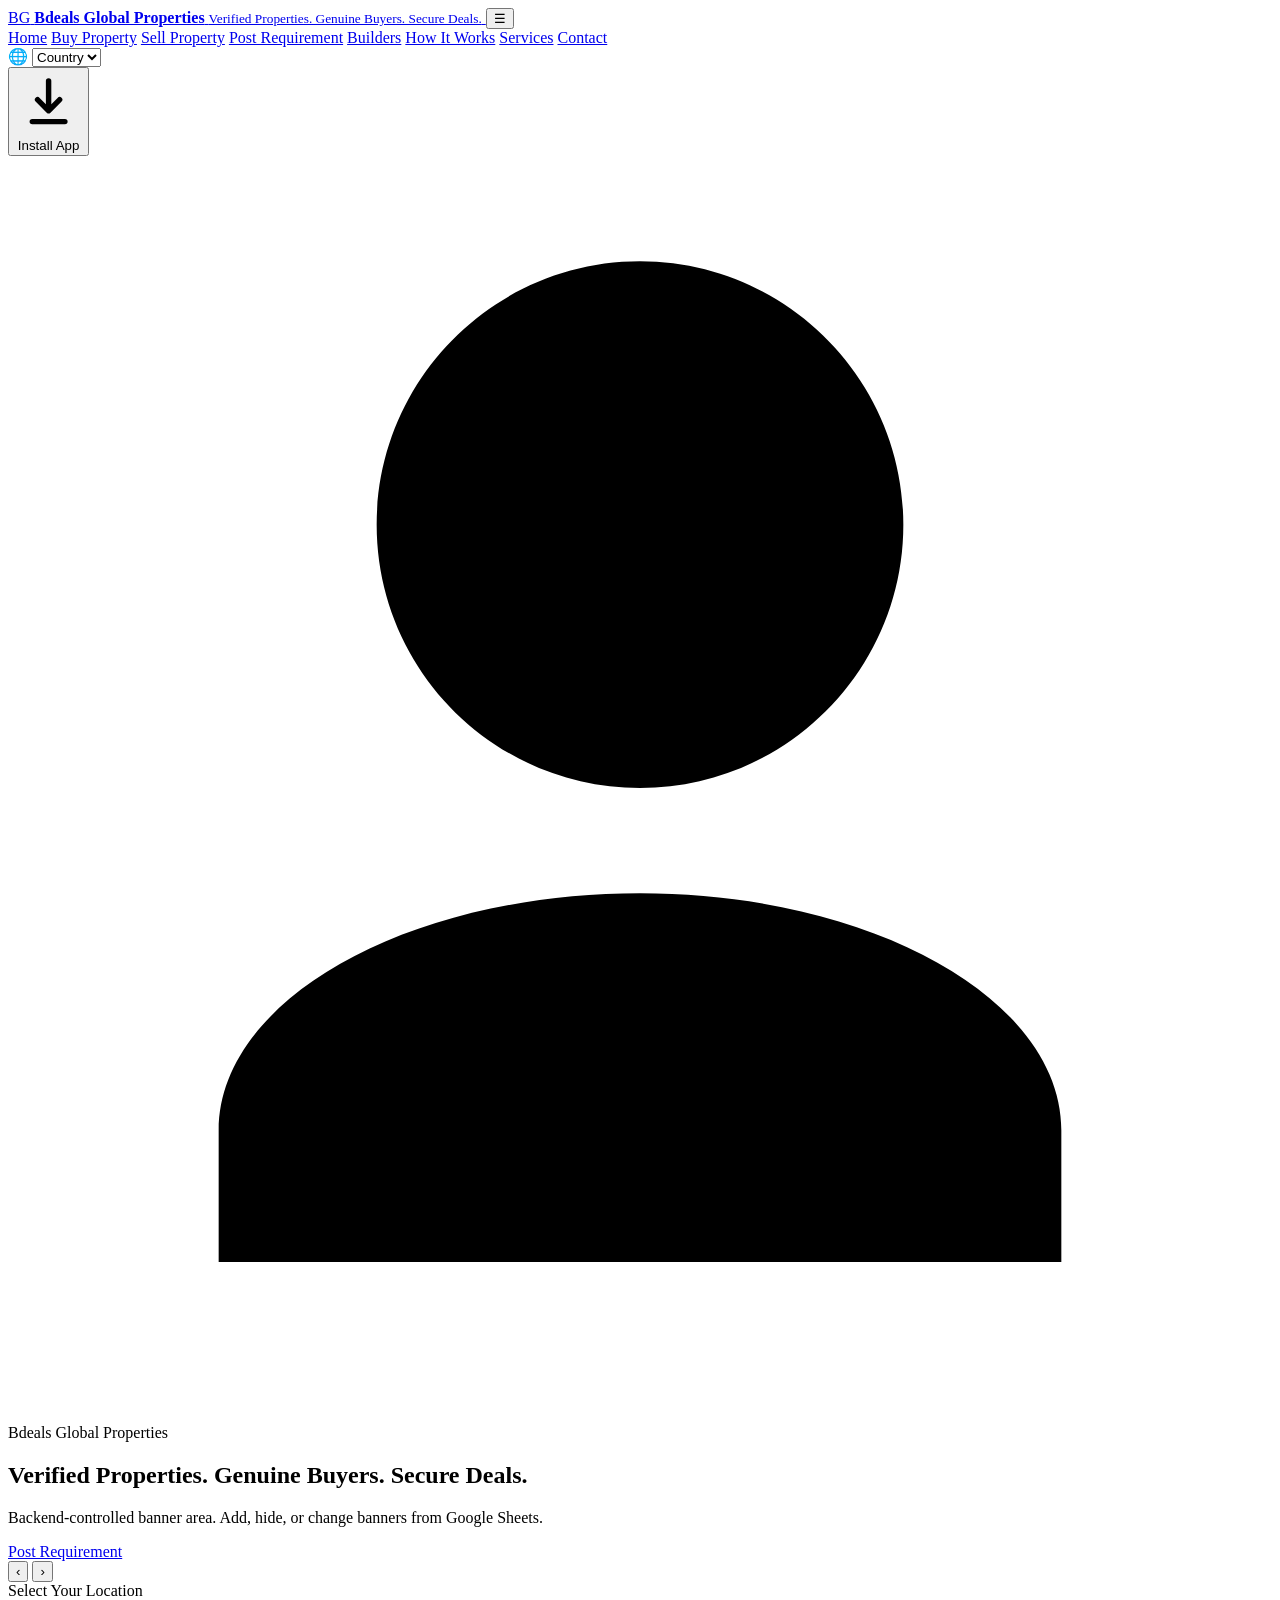
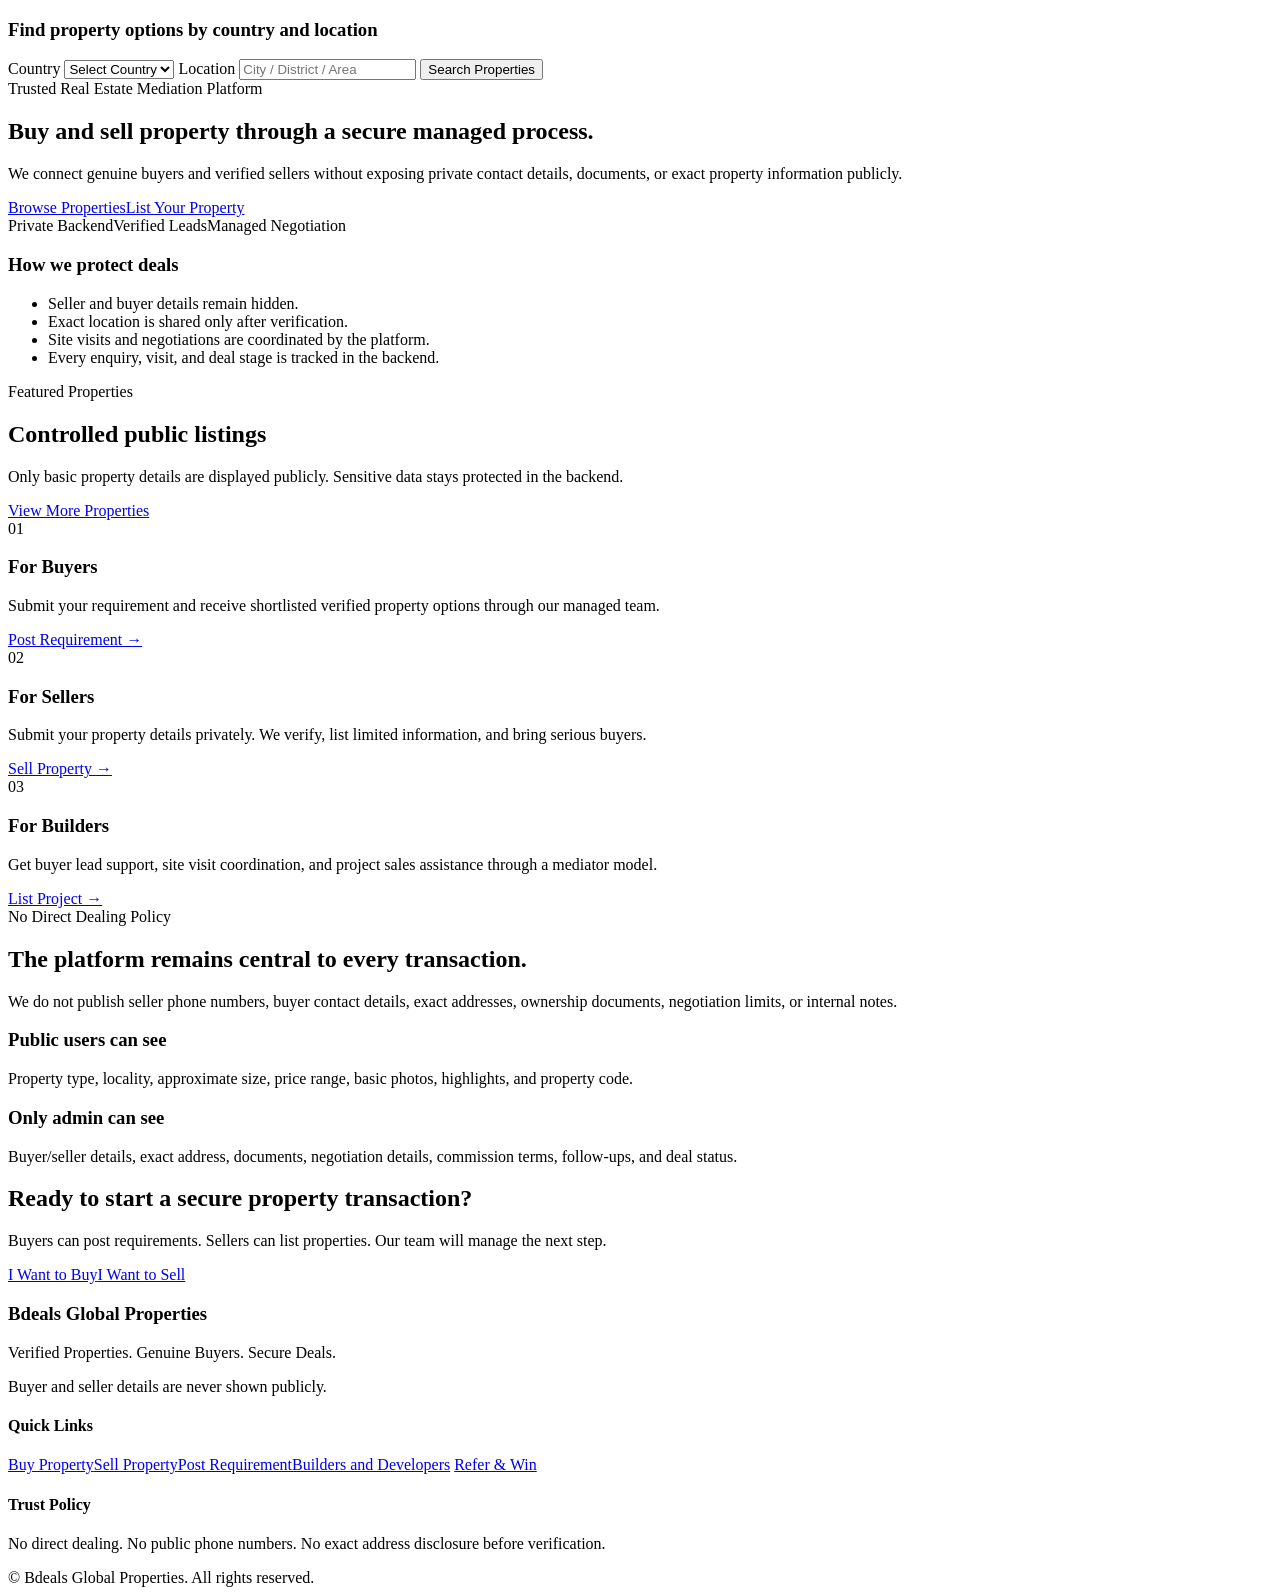
==== index.html @ 19d8e215 "Add files via upload" ====
<!DOCTYPE html>
<html lang="en">
<head>
  <title>Home | Bdeals Global Properties</title>
  <meta charset="UTF-8">
  <meta name="viewport" content="width=device-width, initial-scale=1.0">
  <link rel="manifest" href="manifest.webmanifest">
  <meta name="theme-color" content="#163d5c">
  <meta name="mobile-web-app-capable" content="yes">
  <meta name="apple-mobile-web-app-capable" content="yes">
  <meta name="apple-mobile-web-app-title" content="BGP">
  <meta name="apple-mobile-web-app-status-bar-style" content="default">
  <link rel="apple-touch-icon" href="assets/icons/icon-180.png">
  <meta name="description" content="Trusted real estate mediator platform connecting verified property sellers and genuine buyers through a private managed process.">
  <link rel="stylesheet" href="css/style.css">
  <script defer src="js/config.js"></script>
  <script defer src="js/main.js"></script>
</head>
<body>

<header class="site-header">
  <div class="container nav-wrap screenshot-header">
    <a class="brand" href="index.html" aria-label="Bdeals Global Properties Home">
      <span class="brand-mark">BG</span>
      <span>
        <strong>Bdeals Global Properties</strong>
        <small>Verified Properties. Genuine Buyers. Secure Deals.</small>
      </span>
    </a>

    <button class="menu-toggle" aria-label="Open menu" onclick="toggleMenu()">☰</button>

    <nav id="mainMenu" class="main-nav">
      <a href="index.html">Home</a>
      <a href="buy-property.html">Buy Property</a>
      <a href="sell-property.html">Sell Property</a>
      <a href="post-requirement.html">Post Requirement</a>
      <a href="builders.html">Builders</a>
      <a href="how-it-works.html">How It Works</a>
      <a href="services.html">Services</a>
      <a href="contact.html">Contact</a>
    </nav>



    <div class="top-country-picker" title="Select Country">
      <span class="top-country-icon">🌐</span>
      <select id="topCountrySelect" class="country-select top-country-select" onchange="handleTopCountryChange(this.value)" aria-label="Select country">
        <option value="">Country</option>
      </select>
    </div>

    <button id="pwaInstallBtn" class="install-app-btn" type="button" onclick="installPWA()" title="Install App">
      <svg viewBox="0 0 24 24" aria-hidden="true">
        <path d="M12 3a1 1 0 0 1 1 1v8.59l2.3-2.3a1 1 0 1 1 1.4 1.42l-4 4a1 1 0 0 1-1.4 0l-4-4a1 1 0 1 1 1.4-1.42l2.3 2.3V4a1 1 0 0 1 1-1ZM5 19a1 1 0 0 1 1-1h12a1 1 0 1 1 0 2H6a1 1 0 0 1-1-1Z"></path>
      </svg>
      <span>Install App</span>
    </button>

    <a class="login-icon-link" href="customer-login.html" aria-label="Customer login or signup" title="Customer Login / Signup">
      <svg viewBox="0 0 24 24" aria-hidden="true">
        <path d="M12 12c2.76 0 5-2.24 5-5s-2.24-5-5-5-5 2.24-5 5 2.24 5 5 5Zm0 2c-4.42 0-8 2.02-8 4.5V21h16v-2.5c0-2.48-3.58-4.5-8-4.5Z"></path>
      </svg>
    </a>
  </div>
</header>
<main>

<section class="banner-slider-section">
  <div class="container">
    <div id="homeBannerSlider" class="banner-slider" aria-label="Promotional banners">
      <div class="banner-slide active">
        <div class="banner-content">
          <span class="eyebrow">Bdeals Global Properties</span>
          <h2>Verified Properties. Genuine Buyers. Secure Deals.</h2>
          <p>Backend-controlled banner area. Add, hide, or change banners from Google Sheets.</p>
          <a class="btn primary" href="post-requirement.html">Post Requirement</a>
        </div>
      </div>
      <button class="banner-arrow prev" type="button" onclick="moveBanner(-1)" aria-label="Previous banner">‹</button>
      <button class="banner-arrow next" type="button" onclick="moveBanner(1)" aria-label="Next banner">›</button>
      <div id="bannerDots" class="banner-dots" aria-label="Banner navigation"></div>
    </div>
  </div>
</section>


<section class="country-location-section">
  <div class="container">
    <div class="country-location-bar">
      <div>
        <span class="eyebrow">Select Your Location</span>
        <h3>Find property options by country and location</h3>
      </div>
      <div class="country-location-controls">
        <label>Country
          <select id="homeCountryFilter" class="country-select visible-country-select">
            <option value="">Select Country</option>
          </select>
        </label>
        <label>Location
          <input id="homeLocationFilter" type="text" placeholder="City / District / Area">
        </label>
        <button class="btn primary" type="button" onclick="goToBuyWithLocation()">Search Properties</button>
      </div>
    </div>
  </div>
</section>

<section class="hero">
  <div class="container hero-grid">
    <div class="hero-copy">
      <span class="eyebrow">Trusted Real Estate Mediation Platform</span>
      <h1>Buy and sell property through a secure managed process.</h1>
      <p>We connect genuine buyers and verified sellers without exposing private contact details, documents, or exact property information publicly.</p>
      <div class="hero-actions"><a class="btn primary" href="buy-property.html">Browse Properties</a><a class="btn secondary" href="sell-property.html">List Your Property</a></div>
      <div class="trust-row"><span>Private Backend</span><span>Verified Leads</span><span>Managed Negotiation</span></div>
    </div>
    <div class="hero-card"><h3>How we protect deals</h3><ul class="check-list"><li>Seller and buyer details remain hidden.</li><li>Exact location is shared only after verification.</li><li>Site visits and negotiations are coordinated by the platform.</li><li>Every enquiry, visit, and deal stage is tracked in the backend.</li></ul></div>
  </div>
</section>
<section class="section light"><div class="container"><div class="section-title"><span class="eyebrow">Featured Properties</span><h2>Controlled public listings</h2><p>Only basic property details are displayed publicly. Sensitive data stays protected in the backend.</p></div><div id="featuredProperties" class="property-grid"></div><div class="center mt-24"><a class="btn primary" href="buy-property.html">View More Properties</a></div></div></section>
<section class="section"><div class="container cards-3"><div class="info-card"><span class="icon">01</span><h3>For Buyers</h3><p>Submit your requirement and receive shortlisted verified property options through our managed team.</p><a href="post-requirement.html">Post Requirement →</a></div><div class="info-card"><span class="icon">02</span><h3>For Sellers</h3><p>Submit your property details privately. We verify, list limited information, and bring serious buyers.</p><a href="sell-property.html">Sell Property →</a></div><div class="info-card"><span class="icon">03</span><h3>For Builders</h3><p>Get buyer lead support, site visit coordination, and project sales assistance through a mediator model.</p><a href="builders.html">List Project →</a></div></div></section>
<section class="section dark"><div class="container split"><div><span class="eyebrow">No Direct Dealing Policy</span><h2>The platform remains central to every transaction.</h2><p>We do not publish seller phone numbers, buyer contact details, exact addresses, ownership documents, negotiation limits, or internal notes.</p></div><div class="privacy-box"><h3>Public users can see</h3><p>Property type, locality, approximate size, price range, basic photos, highlights, and property code.</p><h3>Only admin can see</h3><p>Buyer/seller details, exact address, documents, negotiation details, commission terms, follow-ups, and deal status.</p></div></div></section>
<section class="section"><div class="container cta-panel"><h2>Ready to start a secure property transaction?</h2><p>Buyers can post requirements. Sellers can list properties. Our team will manage the next step.</p><div class="hero-actions center"><a class="btn primary" href="post-requirement.html">I Want to Buy</a><a class="btn secondary" href="sell-property.html">I Want to Sell</a></div></div></section></main>

<footer class="site-footer">
  <div class="container footer-grid">
    <div><h3>Bdeals Global Properties</h3><p>Verified Properties. Genuine Buyers. Secure Deals.</p><p class="muted">Buyer and seller details are never shown publicly.</p></div>
    <div><h4>Quick Links</h4><a href="buy-property.html">Buy Property</a><a href="sell-property.html">Sell Property</a><a href="post-requirement.html">Post Requirement</a><a href="builders.html">Builders and Developers</a>
      <a href="refer-and-win.html">Refer & Win</a></div>
    <div><h4>Trust Policy</h4><p>No direct dealing. No public phone numbers. No exact address disclosure before verification.</p></div>
  </div>
  <div class="footer-bottom">© <span id="year"></span> Bdeals Global Properties. All rights reserved.</div>
</footer>
</body>
</html>
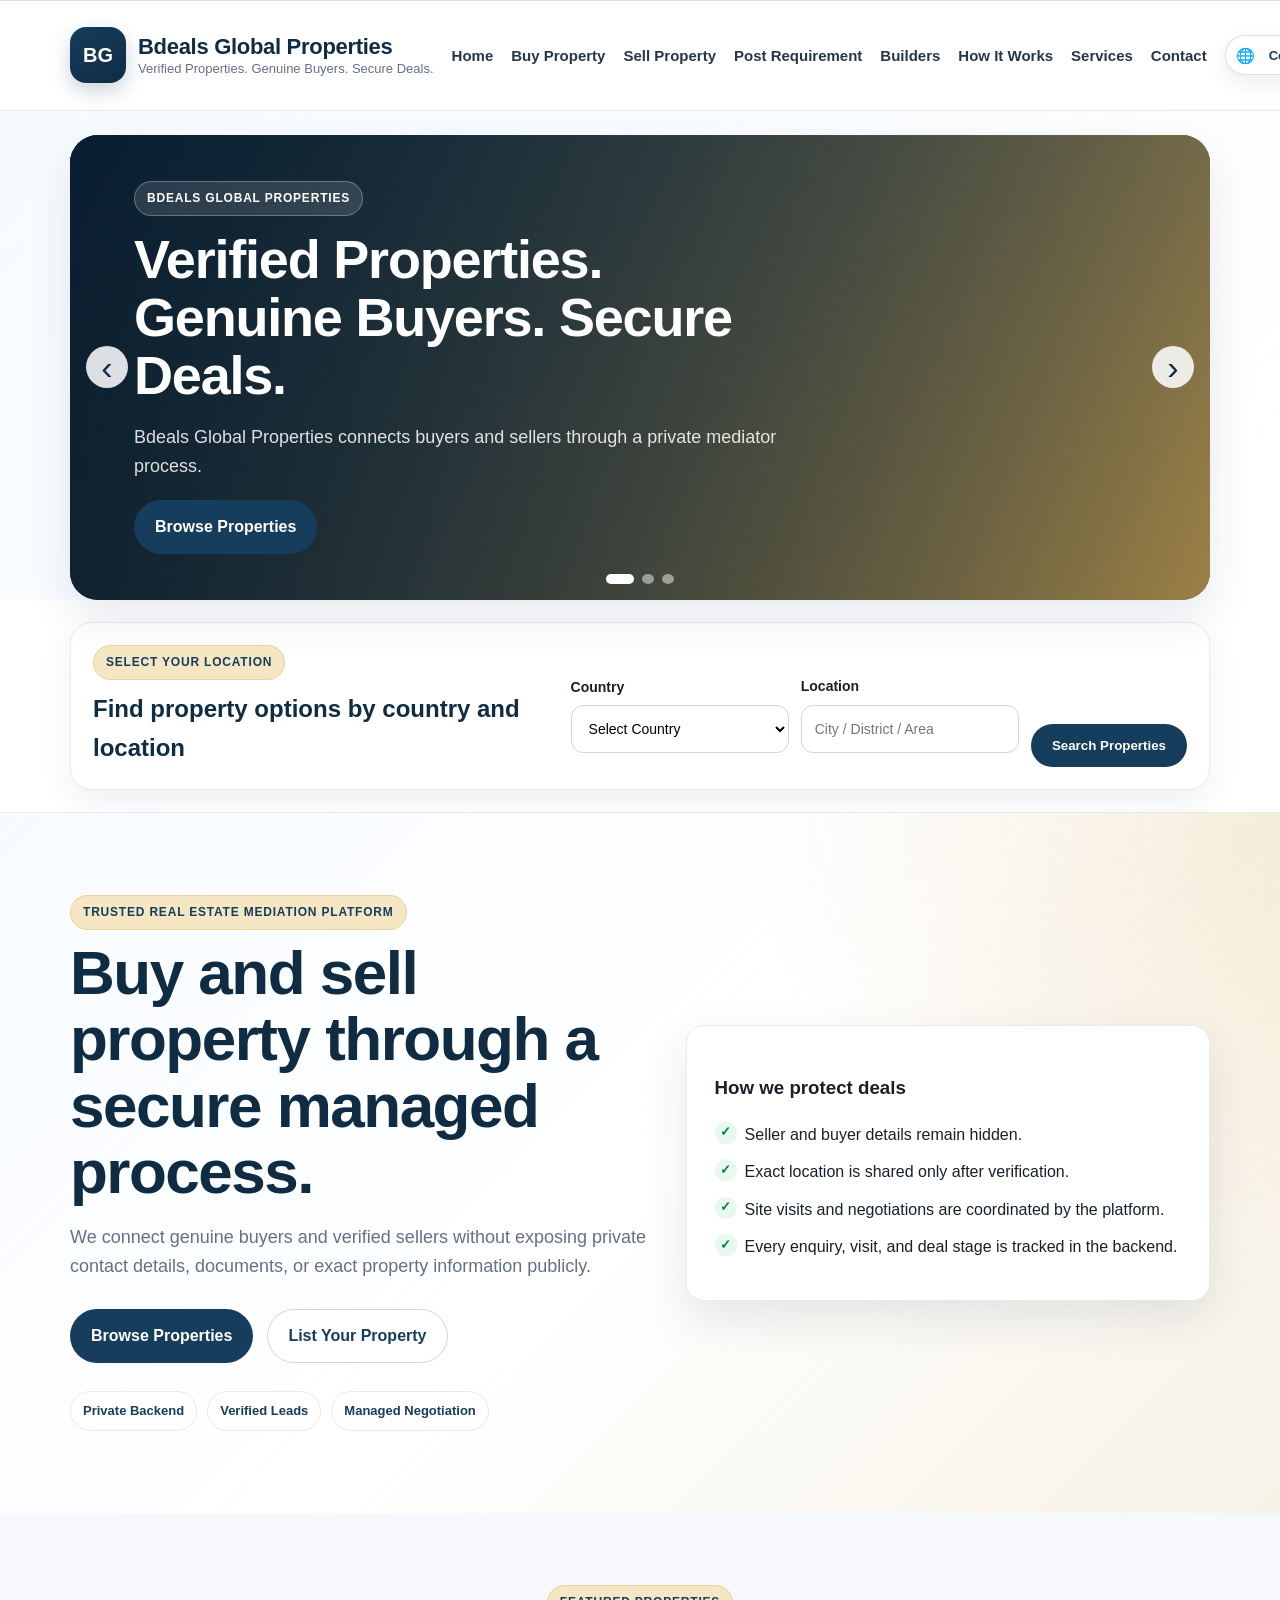
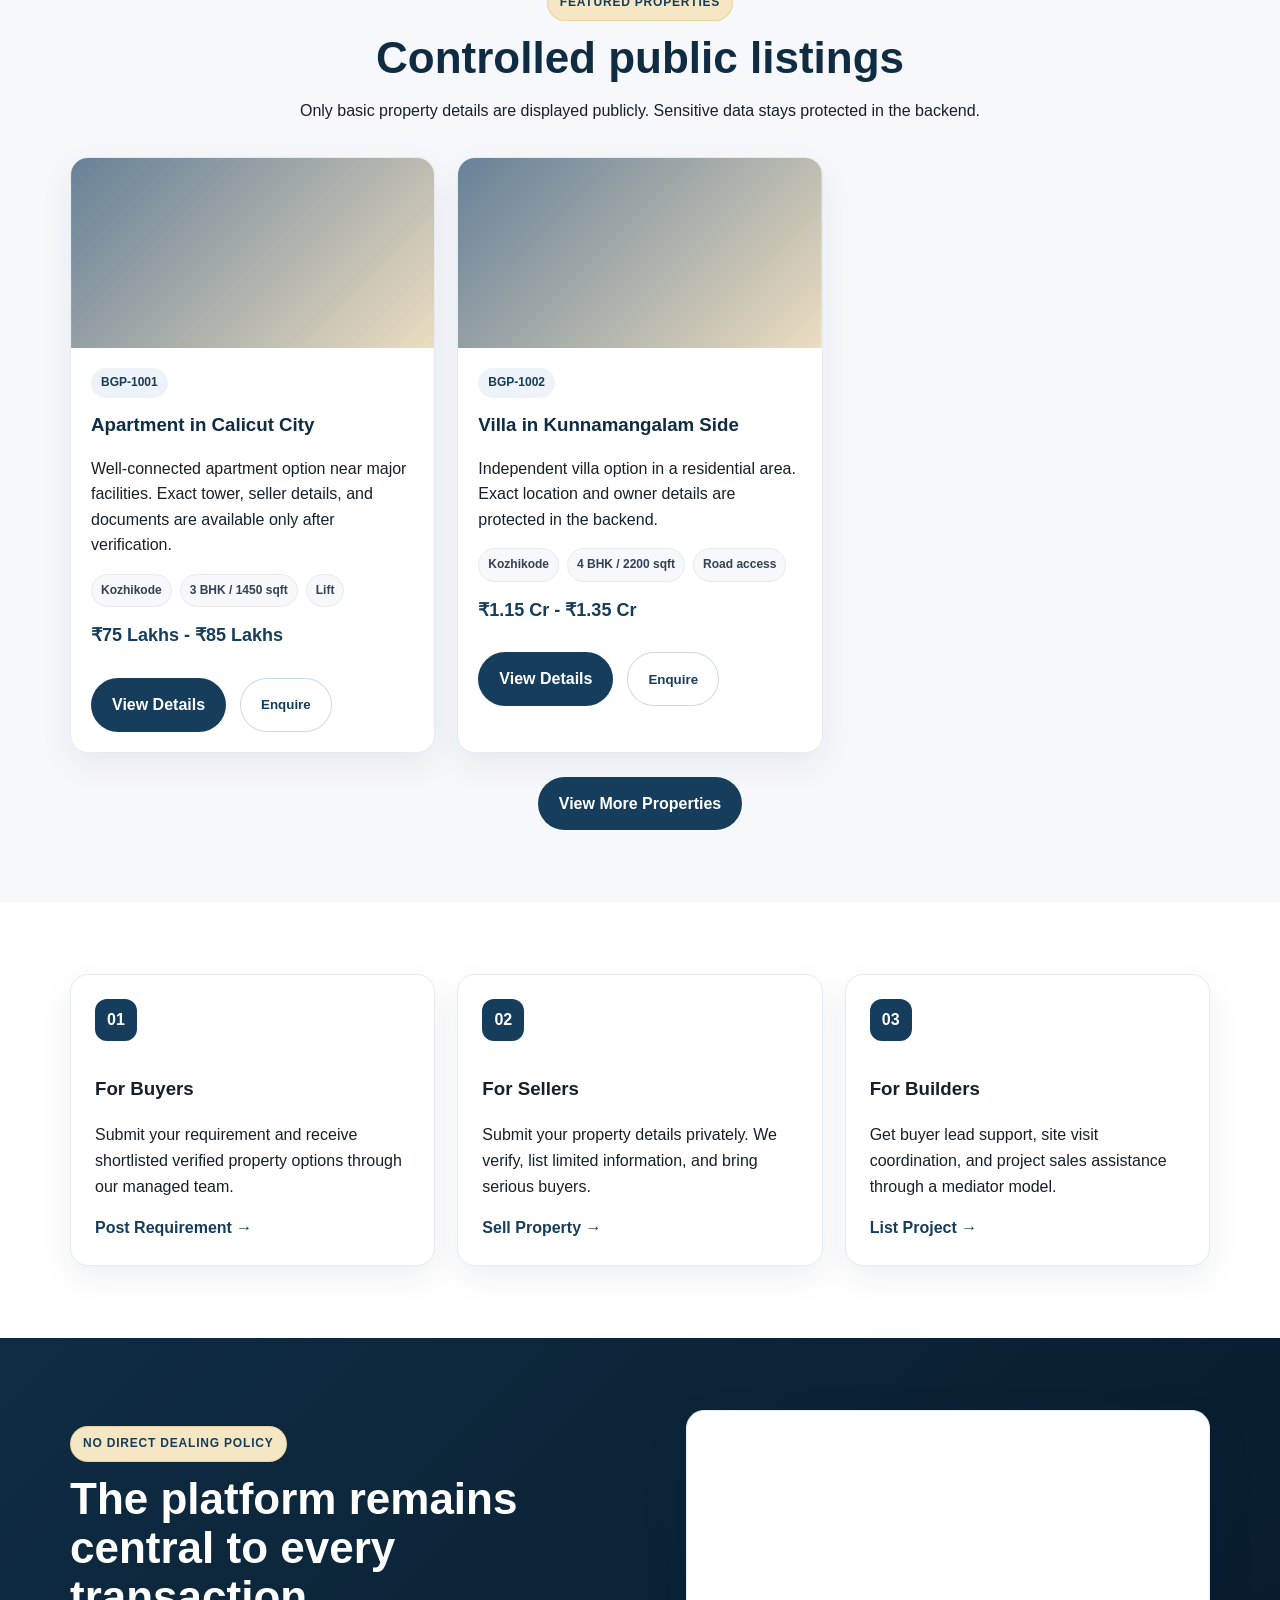
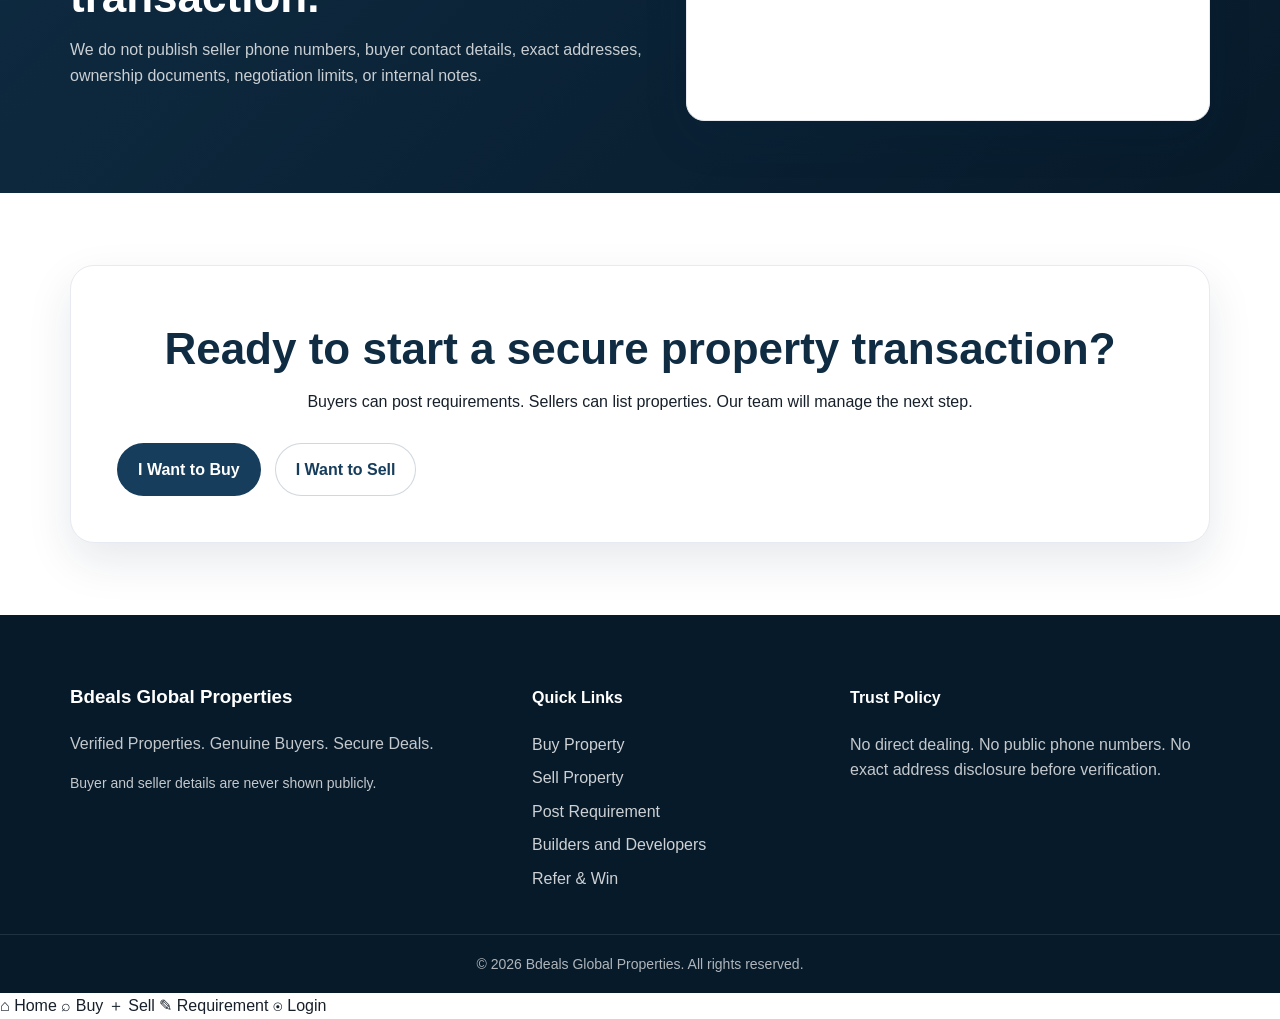
==== commit 42fa7623: "Add files via upload" ====
--- a/index.html
+++ b/index.html
@@ -56,11 +56,11 @@
       </svg>
       <span>Install App</span>
     </button>
-
-    <a class="login-icon-link" href="customer-login.html" aria-label="Customer login or signup" title="Customer Login / Signup">
+    <a class="customer-auth-btn" href="customer-login.html" title="Customer Login / Signup">
       <svg viewBox="0 0 24 24" aria-hidden="true">
         <path d="M12 12c2.76 0 5-2.24 5-5s-2.24-5-5-5-5 2.24-5 5 2.24 5 5 5Zm0 2c-4.42 0-8 2.02-8 4.5V21h16v-2.5c0-2.48-3.58-4.5-8-4.5Z"></path>
       </svg>
+      <span>Login / Signup</span>
     </a>
   </div>
 </header>
@@ -133,5 +133,29 @@
   </div>
   <div class="footer-bottom">© <span id="year"></span> Bdeals Global Properties. All rights reserved.</div>
 </footer>
+
+<nav class="bottom-menu" aria-label="Bottom menu">
+  <a href="index.html">
+    <span class="bottom-icon">⌂</span>
+    <span>Home</span>
+  </a>
+  <a href="buy-property.html">
+    <span class="bottom-icon">⌕</span>
+    <span>Buy</span>
+  </a>
+  <a href="sell-property.html">
+    <span class="bottom-icon">＋</span>
+    <span>Sell</span>
+  </a>
+  <a href="post-requirement.html">
+    <span class="bottom-icon">✎</span>
+    <span>Requirement</span>
+  </a>
+  <a href="customer-login.html">
+    <span class="bottom-icon">◉</span>
+    <span>Login</span>
+  </a>
+</nav>
+
 </body>
 </html>
--- a/css/style.css
+++ b/css/style.css
@@ -0,0 +1,803 @@
+
+:root{--bg:#fff;--text:#17202a;--muted:#667085;--line:#e7eaf0;--light:#f6f8fb;--primary:#163d5c;--primary-2:#0f2c43;--accent:#d6a84f;--accent-2:#f5e7c4;--danger:#b42318;--success:#027a48;--radius:18px;--shadow:0 18px 45px rgba(12,38,64,.10)}*{box-sizing:border-box}html{scroll-behavior:smooth}body{margin:0;font-family:Arial,Helvetica,sans-serif;color:var(--text);background:var(--bg);line-height:1.6}a{color:inherit;text-decoration:none}.container{width:min(1140px,92%);margin:auto}.center{text-align:center}.mt-24{margin-top:24px}.full{width:100%}.site-header{position:sticky;top:0;z-index:20;background:rgba(255,255,255,.96);border-bottom:1px solid var(--line);backdrop-filter:blur(10px)}.nav-wrap{min-height:78px;display:flex;align-items:center;justify-content:space-between;gap:18px}.brand{display:flex;align-items:center;gap:12px;min-width:250px}.brand-mark{width:48px;height:48px;display:grid;place-items:center;border-radius:14px;background:linear-gradient(145deg,var(--primary),var(--primary-2));color:#fff;font-weight:800;box-shadow:0 8px 20px rgba(22,61,92,.22)}.brand strong{display:block;font-size:18px;line-height:1.2;color:var(--primary-2)}.brand small{display:block;font-size:11px;color:var(--muted);line-height:1.2}.main-nav{display:flex;align-items:center;gap:16px;font-size:14px;font-weight:700}.main-nav a{padding:8px 4px;color:#27364a}.main-nav a:hover{color:var(--accent)}.menu-toggle{display:none;border:0;background:var(--primary);color:#fff;border-radius:10px;padding:9px 12px;font-size:22px}.hero{padding:82px 0;background:radial-gradient(circle at top right,rgba(214,168,79,.18),transparent 36%),linear-gradient(135deg,#f7fbff,#fff 52%,#f7f2e6)}.hero-grid,.split,.form-layout{display:grid;grid-template-columns:1.05fr .95fr;gap:36px;align-items:center}.hero-copy h1,.page-hero h1{font-size:clamp(34px,5vw,62px);line-height:1.07;margin:10px 0 18px;letter-spacing:-1.5px;color:var(--primary-2)}.hero-copy p,.page-hero p{font-size:18px;color:var(--muted);max-width:720px}.eyebrow{display:inline-flex;color:var(--primary);background:var(--accent-2);border:1px solid rgba(214,168,79,.32);border-radius:999px;padding:7px 12px;font-size:12px;font-weight:800;text-transform:uppercase;letter-spacing:.8px}.hero-actions{display:flex;gap:14px;flex-wrap:wrap;margin-top:28px}.btn{display:inline-flex;align-items:center;justify-content:center;border-radius:999px;padding:13px 20px;border:1px solid transparent;font-weight:800;cursor:pointer;transition:.2s ease}.btn.primary{background:var(--primary);color:#fff}.btn.primary:hover{background:var(--primary-2);transform:translateY(-1px)}.btn.secondary{background:#fff;color:var(--primary);border-color:rgba(22,61,92,.2)}.btn.secondary:hover{border-color:var(--primary);transform:translateY(-1px)}.trust-row{display:flex;flex-wrap:wrap;gap:10px;margin-top:28px}.trust-row span{background:#fff;border:1px solid var(--line);padding:9px 12px;border-radius:999px;font-weight:800;font-size:13px;color:var(--primary)}.hero-card,.privacy-box,.policy-card,.details-card{background:#fff;border:1px solid var(--line);border-radius:var(--radius);box-shadow:var(--shadow);padding:28px}.check-list{list-style:none;padding:0;margin:16px 0 0}.check-list li{position:relative;padding-left:30px;margin:12px 0}.check-list li:before{content:'✓';position:absolute;left:0;top:0;width:22px;height:22px;display:grid;place-items:center;border-radius:50%;background:#e7f8ef;color:var(--success);font-size:13px;font-weight:900}.section{padding:72px 0}.section.light{background:var(--light)}.section.dark{background:linear-gradient(135deg,var(--primary-2),#071a2a);color:#fff}.section.dark p,.section.dark .muted{color:rgba(255,255,255,.78)}.section-title{text-align:center;max-width:760px;margin:0 auto 34px}.section-title h2,.split h2,.form-info h2,.cta-panel h2{font-size:clamp(28px,3.5vw,44px);line-height:1.12;color:var(--primary-2);margin:12px 0}.section.dark .split h2,.section.dark .cta-panel h2{color:#fff}.cards-3,.property-grid,.process-grid,.service-grid{display:grid;gap:22px}.cards-3,.property-grid,.process-grid{grid-template-columns:repeat(3,1fr)}.service-grid{grid-template-columns:repeat(4,1fr)}.info-card,.property-card,.process-card,.service-card,.form-card,.form-shell{background:#fff;border:1px solid var(--line);border-radius:var(--radius);padding:24px;box-shadow:0 12px 32px rgba(12,38,64,.07)}.form-shell{display:flex;align-items:center;justify-content:space-between;gap:20px}.info-card .icon,.process-card span{display:inline-grid;place-items:center;width:42px;height:42px;border-radius:12px;background:var(--primary);color:#fff;font-weight:900;margin-bottom:14px}.info-card a{color:var(--primary);font-weight:900}.property-card{overflow:hidden;padding:0}.property-img{height:190px;background:linear-gradient(135deg,rgba(22,61,92,.55),rgba(214,168,79,.35)),var(--property-image,linear-gradient(135deg,#cbd5e1,#f8fafc));background-size:cover;background-position:center}.property-body{padding:20px}.property-code{display:inline-flex;background:#edf3f8;color:var(--primary);border-radius:999px;padding:5px 10px;font-size:12px;font-weight:900}.property-body h3{margin:12px 0 8px;color:var(--primary-2)}.property-meta{display:flex;flex-wrap:wrap;gap:8px;margin:14px 0}.property-meta span{background:var(--light);border:1px solid var(--line);border-radius:999px;padding:6px 9px;font-size:12px;font-weight:800;color:#344054}.price{font-size:18px;font-weight:900;color:var(--primary);margin:12px 0}.cta-panel{text-align:center;background:#fff;border:1px solid var(--line);border-radius:24px;padding:46px;box-shadow:var(--shadow)}.cta-panel.transparent{background:rgba(255,255,255,.08);border-color:rgba(255,255,255,.18);box-shadow:none}.page-hero{padding:62px 0;background:radial-gradient(circle at top right,rgba(214,168,79,.16),transparent 34%),linear-gradient(135deg,#f6fbff,#fff);border-bottom:1px solid var(--line)}.filter-panel{display:grid;grid-template-columns:1fr 230px auto;gap:12px;background:#fff;border:1px solid var(--line);border-radius:20px;padding:16px;box-shadow:0 10px 28px rgba(12,38,64,.07);margin-bottom:28px}input,select,textarea{width:100%;border:1px solid #d0d5dd;border-radius:12px;padding:12px 13px;font:inherit;background:#fff}textarea{resize:vertical}label{display:block;font-weight:800;font-size:14px;margin-bottom:14px}label input,label select,label textarea{margin-top:7px;font-weight:400}.form-layout.reverse{grid-template-columns:.95fr 1.05fr}.form-info{background:var(--light);border:1px solid var(--line);border-radius:var(--radius);padding:28px}.form-card h2{margin-top:0;color:var(--primary-2)}.grid-2{display:grid;grid-template-columns:1fr 1fr;gap:14px}.form-note,.muted{color:var(--muted);font-size:14px}.form-status{margin-top:14px;padding:12px;border-radius:12px;display:none}.form-status.success{display:block;background:#ecfdf3;color:var(--success);border:1px solid #abefc6}.form-status.error{display:block;background:#fef3f2;color:var(--danger);border:1px solid #fecdca}.feature-list{display:grid;gap:12px;margin-top:20px}.feature-list div{background:#fff;border:1px solid var(--line);border-radius:14px;padding:16px}.feature-list strong{display:block;color:var(--primary-2)}.feature-list span{color:var(--muted);font-size:14px}.process-card span{background:var(--accent);color:#1d2939}.process-card h3,.service-card h3{margin:8px 0;color:var(--primary-2)}.details-card{display:grid;grid-template-columns:.85fr 1.15fr;gap:24px}.details-image{min-height:340px;border-radius:18px;background:linear-gradient(135deg,rgba(22,61,92,.50),rgba(214,168,79,.30)),var(--property-image,linear-gradient(135deg,#cbd5e1,#f8fafc));background-size:cover;background-position:center}.notice{border-left:4px solid var(--accent);background:#fffbeb;padding:12px 14px;border-radius:12px;color:#5f3f00;margin-top:18px}.site-footer{background:#071a2a;color:#fff;padding-top:48px}.footer-grid{display:grid;grid-template-columns:1.2fr .8fr 1fr;gap:30px}.site-footer a{display:block;color:rgba(255,255,255,.8);margin:8px 0}.site-footer p{color:rgba(255,255,255,.76)}.footer-bottom{border-top:1px solid rgba(255,255,255,.1);margin-top:34px;padding:18px 0;text-align:center;color:rgba(255,255,255,.68);font-size:14px}@media(max-width:960px){.menu-toggle{display:inline-flex}.main-nav{display:none;position:absolute;left:4%;right:4%;top:78px;background:#fff;border:1px solid var(--line);border-radius:18px;box-shadow:var(--shadow);padding:14px;flex-direction:column;align-items:stretch}.main-nav.open{display:flex}.main-nav a{padding:12px;border-radius:10px}.main-nav a:hover{background:var(--light)}.hero-grid,.split,.form-layout,.details-card,.form-layout.reverse{grid-template-columns:1fr}.cards-3,.property-grid,.process-grid,.service-grid{grid-template-columns:repeat(2,1fr)}.filter-panel{grid-template-columns:1fr}}@media(max-width:640px){.brand{min-width:0}.brand small{display:none}.hero,.section{padding:48px 0}.cards-3,.property-grid,.process-grid,.service-grid,.footer-grid,.grid-2{grid-template-columns:1fr}.hero-actions{display:grid}.form-shell{display:block}.form-shell .btn{margin-top:18px}.cta-panel{padding:28px}.property-img{height:170px}}
+
+
+/* Backend controlled home banner slider */
+.banner-slider-section{
+  padding:24px 0 0;
+  background:linear-gradient(135deg,#f6fbff,#ffffff);
+}
+
+.banner-slider{
+  position:relative;
+  min-height:340px;
+  border-radius:28px;
+  overflow:hidden;
+  background:linear-gradient(135deg,var(--primary-2),var(--primary));
+  box-shadow:var(--shadow);
+}
+
+.banner-slide{
+  display:none;
+  min-height:340px;
+  padding:46px 64px;
+  align-items:center;
+  background:
+    linear-gradient(90deg, rgba(7,26,42,.88), rgba(7,26,42,.58), rgba(7,26,42,.28)),
+    var(--banner-image, linear-gradient(135deg,#163d5c,#d6a84f));
+  background-size:cover;
+  background-position:center;
+  color:#fff;
+}
+
+.banner-slide.active{
+  display:flex;
+  animation:bannerFade .45s ease;
+}
+
+@keyframes bannerFade{
+  from{opacity:.45;transform:scale(1.01)}
+  to{opacity:1;transform:scale(1)}
+}
+
+.banner-content{
+  max-width:650px;
+}
+
+.banner-content h2{
+  font-size:clamp(30px,4.4vw,54px);
+  line-height:1.08;
+  margin:14px 0 12px;
+  letter-spacing:-1.2px;
+}
+
+.banner-content p{
+  color:rgba(255,255,255,.86);
+  font-size:18px;
+  margin-bottom:20px;
+}
+
+.banner-content .eyebrow{
+  background:rgba(255,255,255,.13);
+  color:#fff;
+  border-color:rgba(255,255,255,.28);
+}
+
+.banner-arrow{
+  position:absolute;
+  top:50%;
+  transform:translateY(-50%);
+  width:42px;
+  height:42px;
+  border:0;
+  border-radius:50%;
+  background:rgba(255,255,255,.86);
+  color:var(--primary-2);
+  font-size:34px;
+  line-height:1;
+  cursor:pointer;
+  display:grid;
+  place-items:center;
+  z-index:3;
+}
+
+.banner-arrow.prev{left:16px}
+.banner-arrow.next{right:16px}
+
+.banner-dots{
+  position:absolute;
+  left:0;
+  right:0;
+  bottom:16px;
+  display:flex;
+  justify-content:center;
+  gap:8px;
+  z-index:3;
+}
+
+.banner-dot{
+  width:10px;
+  height:10px;
+  border-radius:50%;
+  border:0;
+  background:rgba(255,255,255,.48);
+  cursor:pointer;
+}
+
+.banner-dot.active{
+  background:#fff;
+  width:28px;
+  border-radius:999px;
+}
+
+@media (max-width: 640px){
+  .banner-slider{min-height:310px;border-radius:20px}
+  .banner-slide{min-height:310px;padding:34px 42px}
+  .banner-content p{font-size:15px}
+  .banner-arrow{width:34px;height:34px;font-size:28px}
+  .banner-arrow.prev{left:8px}
+  .banner-arrow.next{right:8px}
+}
+
+
+/* V1.2 customer login, seller hidden dashboard, countries, referral */
+.customer-login-link{
+  background:var(--primary);
+  color:#fff!important;
+  border-radius:999px;
+  padding:9px 14px!important;
+}
+
+.auth-grid{
+  display:grid;
+  grid-template-columns:1fr 1fr;
+  gap:28px;
+  align-items:start;
+}
+
+.auth-grid.single{
+  max-width:560px;
+  margin:auto;
+  grid-template-columns:1fr;
+}
+
+.dashboard-grid{
+  display:grid;
+  grid-template-columns:.82fr 1.18fr;
+  gap:28px;
+  align-items:start;
+}
+
+.dashboard-card{
+  background:#fff;
+  border:1px solid var(--line);
+  border-radius:var(--radius);
+  box-shadow:var(--shadow);
+  padding:26px;
+}
+
+.profile-line{
+  display:flex;
+  justify-content:space-between;
+  gap:14px;
+  border-bottom:1px solid var(--line);
+  padding:10px 0;
+}
+
+.profile-line strong{
+  color:var(--primary-2);
+}
+
+.referral-code-box{
+  background:var(--accent-2);
+  border:1px solid rgba(214,168,79,.35);
+  color:var(--primary-2);
+  padding:14px;
+  border-radius:14px;
+  font-weight:900;
+  margin:16px 0;
+}
+
+.hidden-dashboard-body{
+  background:linear-gradient(135deg,#f6fbff,#ffffff);
+}
+
+.hidden-dashboard-body .page-hero{
+  border-bottom:1px solid var(--line);
+}
+
+.seller-property-row{
+  border:1px solid var(--line);
+  border-radius:14px;
+  padding:14px;
+  margin-bottom:12px;
+  background:#fff;
+}
+
+.seller-property-row h3{
+  margin:0 0 8px;
+  color:var(--primary-2);
+}
+
+.status-pill{
+  display:inline-flex;
+  border-radius:999px;
+  padding:5px 10px;
+  background:#edf3f8;
+  color:var(--primary);
+  font-size:12px;
+  font-weight:900;
+  margin-right:6px;
+}
+
+@media (max-width: 960px){
+  .auth-grid,.dashboard-grid{grid-template-columns:1fr}
+  .customer-login-link{display:inline-flex;justify-content:center}
+}
+
+
+/* V1.3 screenshot-style header and portal workflow */
+.screenshot-header{
+  min-height:118px;
+  display:grid;
+  grid-template-columns:auto 1fr auto;
+  align-items:center;
+  gap:26px;
+}
+
+.screenshot-header .brand{
+  min-width:390px;
+}
+
+.screenshot-header .brand-mark{
+  width:72px;
+  height:72px;
+  border-radius:20px;
+  font-size:26px;
+}
+
+.screenshot-header .brand strong{
+  font-size:28px;
+  letter-spacing:-.6px;
+}
+
+.screenshot-header .brand small{
+  font-size:16px;
+  margin-top:2px;
+}
+
+.screenshot-header .main-nav{
+  justify-content:flex-end;
+  gap:28px;
+  font-size:20px;
+}
+
+.login-icon-link{
+  width:46px;
+  height:46px;
+  border-radius:50%;
+  background:var(--primary);
+  color:#fff;
+  display:grid;
+  place-items:center;
+  box-shadow:0 10px 24px rgba(22,61,92,.18);
+  flex:0 0 auto;
+}
+
+.login-icon-link svg{
+  width:24px;
+  height:24px;
+  fill:currentColor;
+}
+
+.login-icon-link:hover{
+  background:var(--primary-2);
+  transform:translateY(-1px);
+}
+
+.portal-grid{
+  display:grid;
+  grid-template-columns:repeat(3,1fr);
+  gap:22px;
+}
+
+.portal-card{
+  background:#fff;
+  border:1px solid var(--line);
+  border-radius:var(--radius);
+  box-shadow:var(--shadow);
+  padding:26px;
+}
+
+.portal-card h2,.portal-card h3{
+  margin-top:0;
+  color:var(--primary-2);
+}
+
+.refer-home-section .portal-card{
+  background:#fff;
+}
+
+@media (max-width: 1180px){
+  .screenshot-header{
+    grid-template-columns:auto auto;
+  }
+  .screenshot-header .main-nav{
+    grid-column:1 / -1;
+    justify-content:flex-start;
+    flex-wrap:wrap;
+    gap:16px;
+    font-size:17px;
+  }
+  .screenshot-header .brand{min-width:0}
+}
+
+@media (max-width: 960px){
+  .screenshot-header{
+    display:flex;
+    min-height:78px;
+  }
+  .screenshot-header .brand-mark{
+    width:48px;
+    height:48px;
+    border-radius:14px;
+    font-size:18px;
+  }
+  .screenshot-header .brand strong{font-size:18px}
+  .screenshot-header .brand small{font-size:11px}
+  .screenshot-header .main-nav{
+    display:none;
+    font-size:14px;
+  }
+  .screenshot-header .main-nav.open{
+    display:flex;
+  }
+  .login-icon-link{
+    width:42px;
+    height:42px;
+  }
+  .portal-grid{
+    grid-template-columns:1fr;
+  }
+}
+
+/* V1.3.1 header font size and alignment refinement */
+.site-header{
+  border-top:1px solid #f3d7c9;
+}
+
+.nav-wrap.screenshot-header{
+  min-height:92px;
+  display:flex;
+  align-items:center;
+  justify-content:space-between;
+  gap:18px;
+}
+
+.screenshot-header .brand{
+  min-width:300px;
+  flex:0 0 auto;
+  gap:12px;
+}
+
+.screenshot-header .brand-mark{
+  width:56px;
+  height:56px;
+  border-radius:16px;
+  font-size:20px;
+}
+
+.screenshot-header .brand strong{
+  font-size:22px;
+  line-height:1.15;
+  letter-spacing:-.3px;
+}
+
+.screenshot-header .brand small{
+  font-size:13px;
+  line-height:1.2;
+  margin-top:2px;
+}
+
+.screenshot-header .main-nav{
+  flex:1 1 auto;
+  display:flex;
+  align-items:center;
+  justify-content:flex-end;
+  gap:18px;
+  font-size:15px;
+  line-height:1;
+  white-space:nowrap;
+}
+
+.screenshot-header .main-nav a{
+  padding:10px 0;
+  display:inline-flex;
+  align-items:center;
+}
+
+.login-icon-link{
+  width:40px;
+  height:40px;
+  margin-left:4px;
+}
+
+.login-icon-link svg{
+  width:21px;
+  height:21px;
+}
+
+@media (max-width: 1180px){
+  .nav-wrap.screenshot-header{
+    display:flex;
+    min-height:86px;
+  }
+
+  .screenshot-header .brand{
+    min-width:260px;
+  }
+
+  .screenshot-header .brand strong{
+    font-size:20px;
+  }
+
+  .screenshot-header .brand small{
+    font-size:12px;
+  }
+
+  .screenshot-header .main-nav{
+    gap:13px;
+    font-size:14px;
+    flex-wrap:nowrap;
+  }
+}
+
+@media (max-width: 1060px){
+  .menu-toggle{
+    display:inline-flex;
+    order:3;
+  }
+
+  .login-icon-link{
+    order:2;
+    margin-left:auto;
+  }
+
+  .screenshot-header .main-nav{
+    display:none;
+    position:absolute;
+    left:4%;
+    right:4%;
+    top:86px;
+    background:#fff;
+    border:1px solid var(--line);
+    border-radius:18px;
+    box-shadow:var(--shadow);
+    padding:14px;
+    flex-direction:column;
+    align-items:stretch;
+    white-space:normal;
+    font-size:14px;
+    gap:0;
+    z-index:30;
+  }
+
+  .screenshot-header .main-nav.open{
+    display:flex;
+  }
+
+  .screenshot-header .main-nav a{
+    padding:12px;
+    border-radius:10px;
+  }
+
+  .screenshot-header .main-nav a:hover{
+    background:var(--light);
+  }
+}
+
+@media (max-width: 640px){
+  .nav-wrap.screenshot-header{
+    min-height:74px;
+    gap:10px;
+  }
+
+  .screenshot-header .brand{
+    min-width:0;
+    gap:10px;
+  }
+
+  .screenshot-header .brand-mark{
+    width:44px;
+    height:44px;
+    border-radius:13px;
+    font-size:16px;
+  }
+
+  .screenshot-header .brand strong{
+    font-size:17px;
+  }
+
+  .screenshot-header .brand small{
+    display:none;
+  }
+
+  .login-icon-link{
+    width:38px;
+    height:38px;
+  }
+
+  .screenshot-header .main-nav{
+    top:74px;
+  }
+}
+
+
+/* V1.3.3 backend test page */
+.test-results{
+  margin-top:18px;
+  display:grid;
+  gap:10px;
+}
+
+.test-ok,
+.test-error{
+  padding:12px 14px;
+  border-radius:12px;
+  font-size:14px;
+  word-break:break-word;
+}
+
+.test-ok{
+  background:#ecfdf3;
+  color:#027a48;
+  border:1px solid #abefc6;
+}
+
+.test-error{
+  background:#fef3f2;
+  color:#b42318;
+  border:1px solid #fecdca;
+}
+
+
+/* V1.3.4 visible country and location selectors */
+.country-location-section{
+  padding:22px 0;
+  background:#fff;
+  border-bottom:1px solid var(--line);
+}
+
+.country-location-bar{
+  display:grid;
+  grid-template-columns:.85fr 1.15fr;
+  gap:22px;
+  align-items:end;
+  background:#fff;
+  border:1px solid var(--line);
+  border-radius:22px;
+  padding:22px;
+  box-shadow:0 12px 32px rgba(12,38,64,.07);
+}
+
+.country-location-bar h3{
+  margin:10px 0 0;
+  color:var(--primary-2);
+  font-size:24px;
+}
+
+.country-location-controls{
+  display:grid;
+  grid-template-columns:1fr 1fr auto;
+  gap:12px;
+  align-items:end;
+}
+
+.visible-country-select{
+  min-height:48px;
+}
+
+.property-filter-panel{
+  grid-template-columns:180px 1fr 1fr 210px auto;
+  align-items:end;
+}
+
+@media (max-width: 1060px){
+  .country-location-bar{
+    grid-template-columns:1fr;
+  }
+  .country-location-controls,
+  .property-filter-panel{
+    grid-template-columns:1fr;
+  }
+}
+
+
+/* V1.3.5 PWA install app option */
+.install-app-btn{
+  display:none;
+  align-items:center;
+  justify-content:center;
+  gap:7px;
+  border:1px solid rgba(22,61,92,.16);
+  background:#fff;
+  color:var(--primary);
+  border-radius:999px;
+  height:40px;
+  padding:0 13px;
+  font-weight:900;
+  font-size:13px;
+  cursor:pointer;
+  white-space:nowrap;
+  box-shadow:0 8px 20px rgba(12,38,64,.08);
+}
+
+.install-app-btn.visible{
+  display:inline-flex;
+}
+
+.install-app-btn svg{
+  width:18px;
+  height:18px;
+  fill:currentColor;
+}
+
+.install-app-btn:hover{
+  border-color:var(--primary);
+  transform:translateY(-1px);
+}
+
+.pwa-install-message{
+  position:fixed;
+  inset:0;
+  z-index:9999;
+  display:none;
+  align-items:center;
+  justify-content:center;
+  background:rgba(7,26,42,.46);
+  padding:20px;
+}
+
+.pwa-install-message.show{
+  display:flex;
+}
+
+.pwa-install-message > div{
+  width:min(420px,94vw);
+  background:#fff;
+  border-radius:20px;
+  padding:24px;
+  box-shadow:0 22px 60px rgba(0,0,0,.22);
+}
+
+.pwa-install-message strong{
+  display:block;
+  color:var(--primary-2);
+  font-size:20px;
+  margin-bottom:8px;
+}
+
+.pwa-install-message p{
+  color:var(--muted);
+  margin:0 0 18px;
+}
+
+.pwa-install-message button{
+  border:0;
+  background:var(--primary);
+  color:#fff;
+  border-radius:999px;
+  padding:10px 18px;
+  font-weight:900;
+  cursor:pointer;
+}
+
+@media (max-width: 1060px){
+  .install-app-btn{
+    order:2;
+    margin-left:auto;
+  }
+
+  .login-icon-link{
+    order:3;
+    margin-left:0;
+  }
+
+  .menu-toggle{
+    order:4;
+  }
+}
+
+@media (max-width: 640px){
+  .install-app-btn{
+    width:38px;
+    height:38px;
+    padding:0;
+    border-radius:50%;
+  }
+
+  .install-app-btn span{
+    display:none;
+  }
+
+  .install-app-btn svg{
+    width:20px;
+    height:20px;
+  }
+}
+
+
+/* V1.3.6 top country selector for desktop and mobile */
+.top-country-picker{
+  display:inline-flex;
+  align-items:center;
+  gap:6px;
+  height:40px;
+  background:#fff;
+  border:1px solid rgba(22,61,92,.16);
+  border-radius:999px;
+  padding:0 10px;
+  box-shadow:0 8px 20px rgba(12,38,64,.08);
+  flex:0 0 auto;
+}
+
+.top-country-icon{
+  font-size:15px;
+  line-height:1;
+}
+
+.top-country-select{
+  width:150px;
+  min-width:130px;
+  height:34px;
+  border:0;
+  background:transparent;
+  padding:0 4px;
+  font-size:13px;
+  font-weight:800;
+  color:var(--primary);
+  outline:none;
+  cursor:pointer;
+}
+
+.top-country-select option{
+  color:var(--text);
+}
+
+@media (max-width: 1060px){
+  .top-country-picker{
+    order:2;
+    margin-left:auto;
+    height:38px;
+    padding:0 8px;
+  }
+
+  .install-app-btn{
+    order:3;
+    margin-left:0;
+  }
+
+  .login-icon-link{
+    order:4;
+  }
+
+  .menu-toggle{
+    order:5;
+  }
+
+  .top-country-select{
+    width:120px;
+    min-width:110px;
+    font-size:12px;
+  }
+}
+
+@media (max-width: 640px){
+  .top-country-picker{
+    height:38px;
+    padding:0 6px;
+    gap:3px;
+    max-width:104px;
+  }
+
+  .top-country-icon{
+    font-size:13px;
+  }
+
+  .top-country-select{
+    width:76px;
+    min-width:76px;
+    font-size:11px;
+  }
+}
+
+@media (max-width: 420px){
+  .top-country-picker{
+    max-width:92px;
+  }
+
+  .top-country-select{
+    width:66px;
+    min-width:66px;
+  }
+}
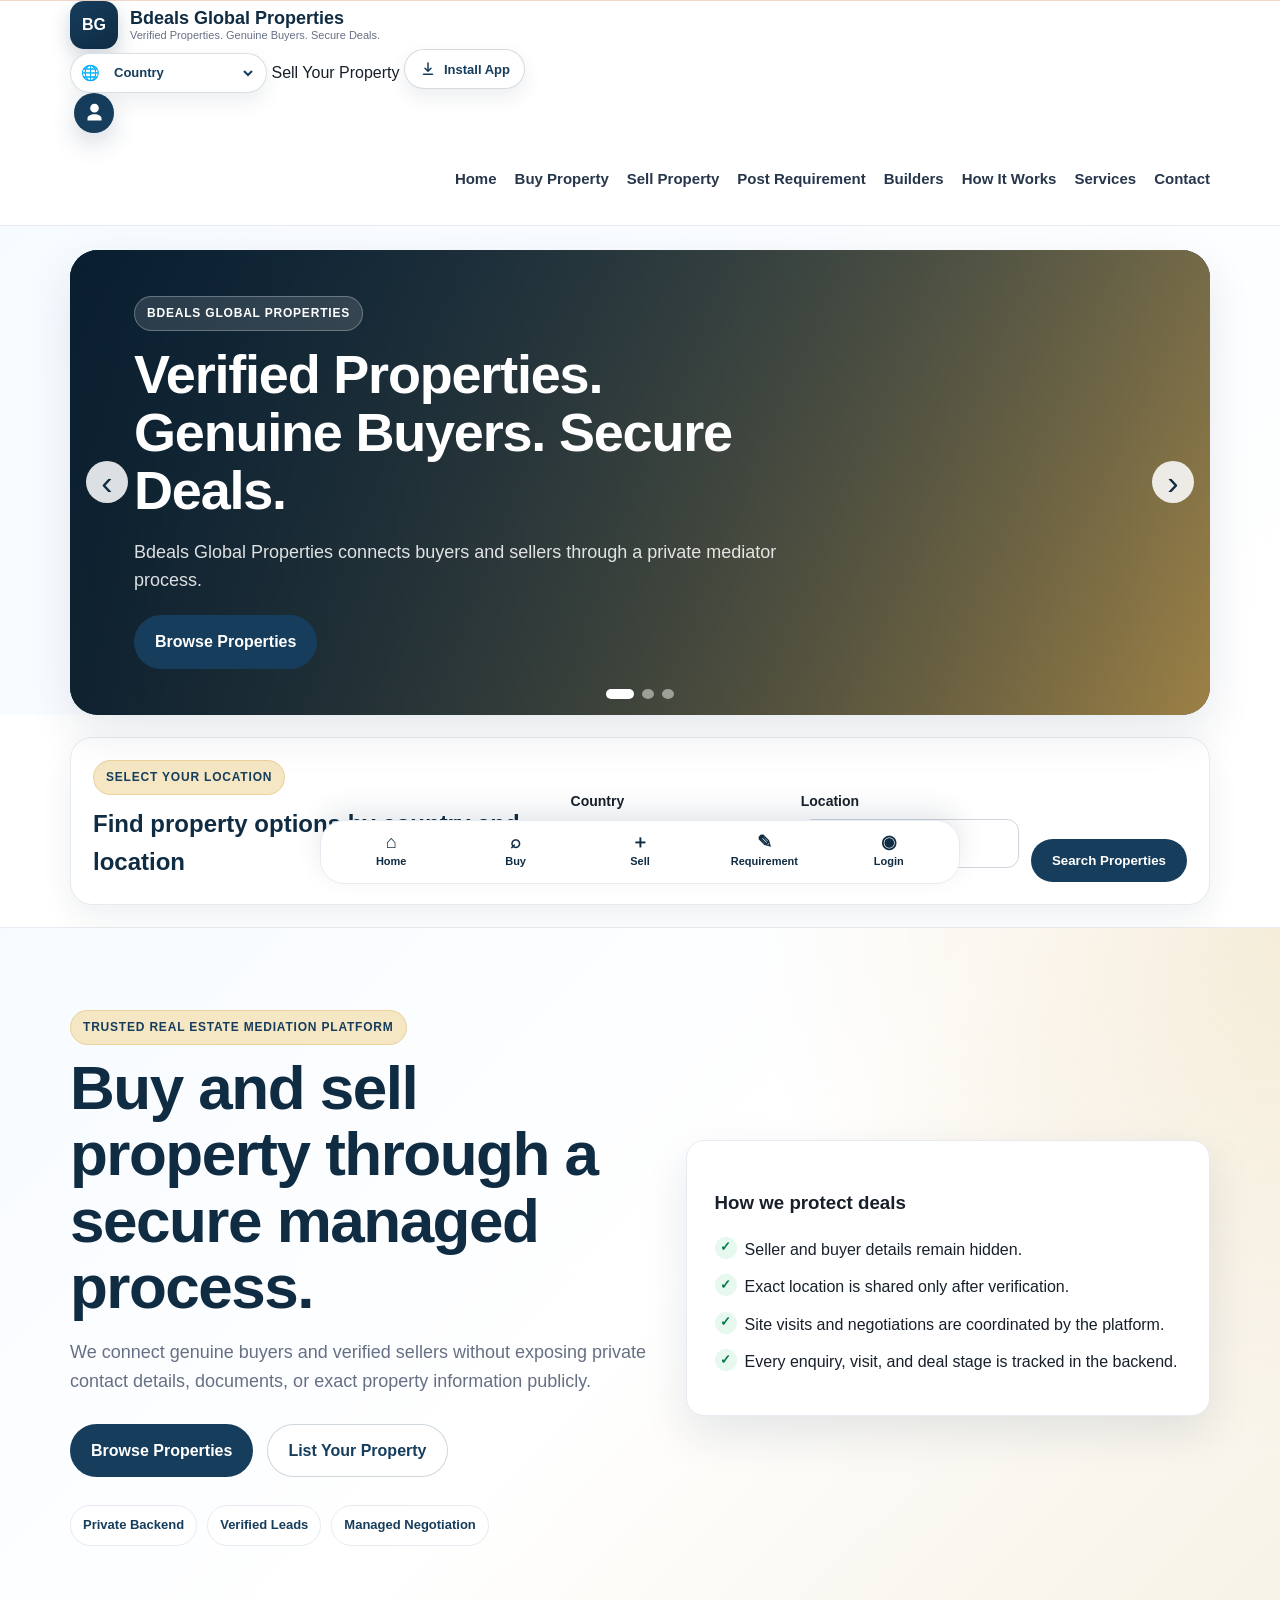
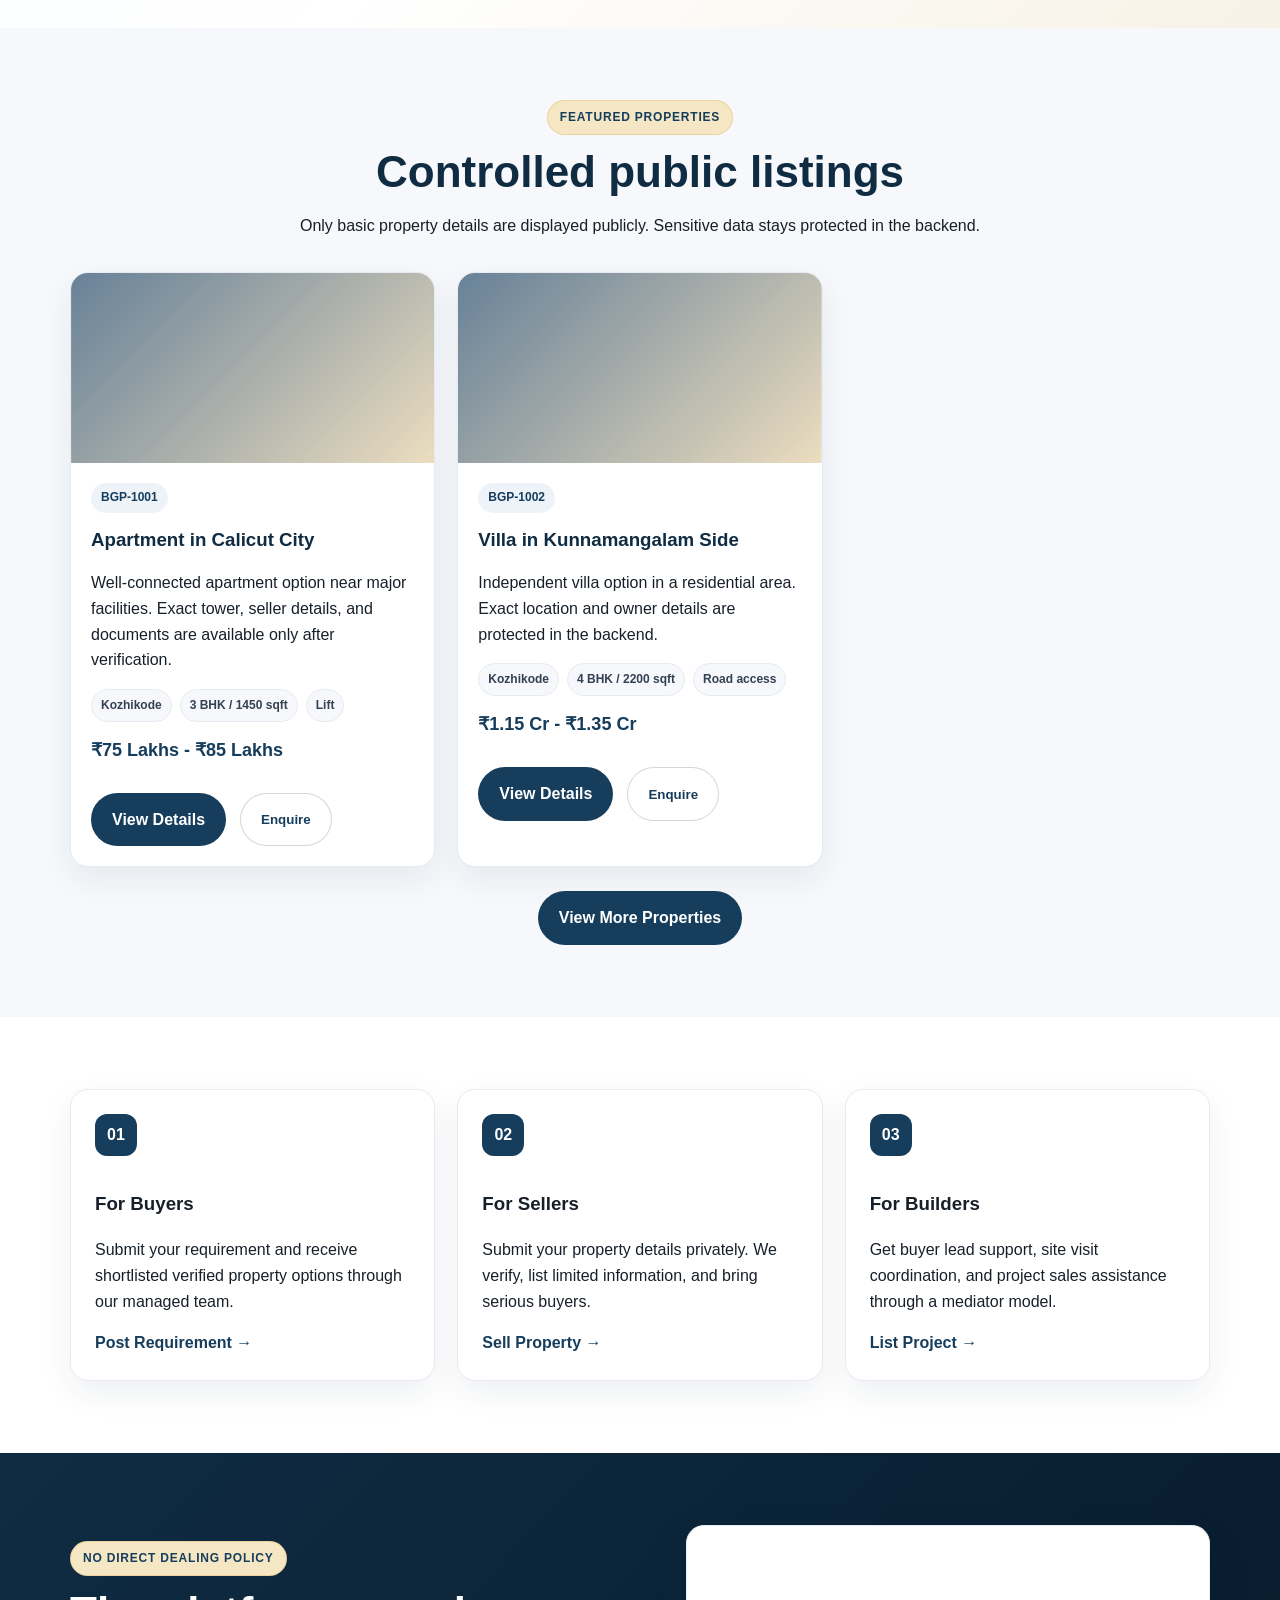
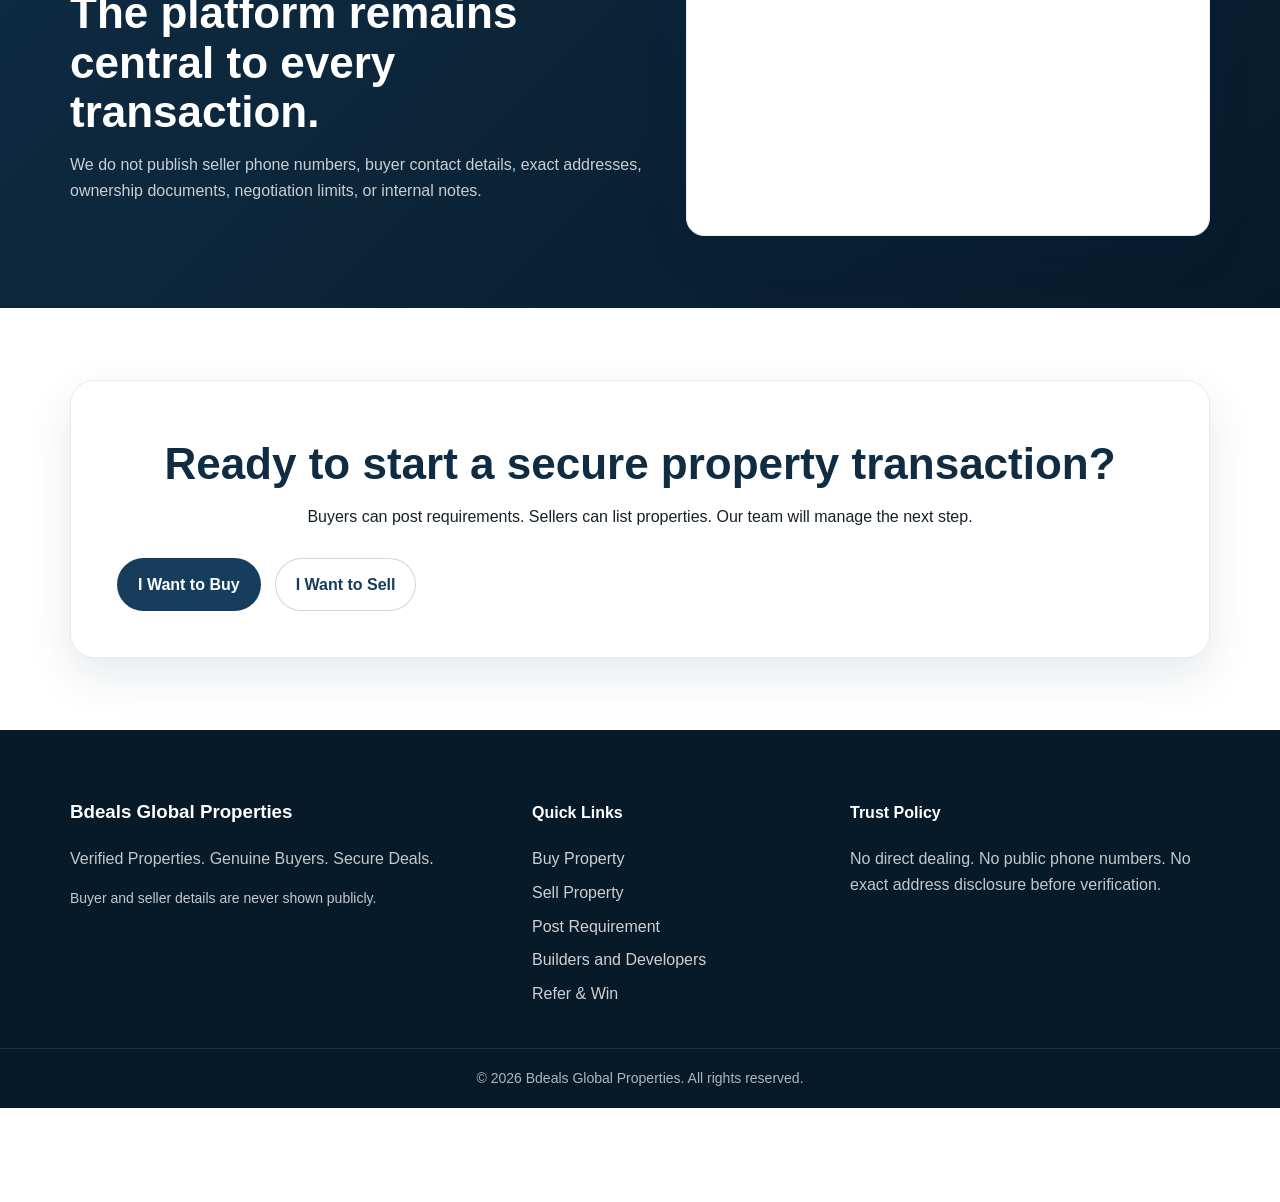
==== commit 1671f415: "Add files via upload" ====
--- a/index.html
+++ b/index.html
@@ -19,15 +19,43 @@
 <body>
 
 <header class="site-header">
-  <div class="container nav-wrap screenshot-header">
-    <a class="brand" href="index.html" aria-label="Bdeals Global Properties Home">
-      <span class="brand-mark">BG</span>
-      <span>
-        <strong>Bdeals Global Properties</strong>
-        <small>Verified Properties. Genuine Buyers. Secure Deals.</small>
-      </span>
-    </a>
+  <div class="top-utility-bar brand-top-bar">
+    <div class="container top-utility-wrap brand-top-wrap">
+      <a class="brand top-brand" href="index.html" aria-label="Bdeals Global Properties Home">
+        <span class="brand-mark">BG</span>
+        <span>
+          <strong>Bdeals Global Properties</strong>
+          <small>Verified Properties. Genuine Buyers. Secure Deals.</small>
+        </span>
+      </a>
 
+      <div class="top-action-group">
+        <div class="top-country-picker" title="Select Country">
+          <span class="top-country-icon">🌐</span>
+          <select id="topCountrySelect" class="country-select top-country-select" onchange="handleTopCountryChange(this.value)" aria-label="Select country">
+            <option value="">Country</option>
+          </select>
+        </div>
+
+        <a class="top-sell-property-btn" href="sell-property.html">Sell Your Property</a>
+
+        <button id="pwaInstallBtn" class="install-app-btn visible" type="button" onclick="installPWA()" title="Install App">
+          <svg viewBox="0 0 24 24" aria-hidden="true">
+            <path d="M12 3a1 1 0 0 1 1 1v8.59l2.3-2.3a1 1 0 1 1 1.4 1.42l-4 4a1 1 0 0 1-1.4 0l-4-4a1 1 0 1 1 1.4-1.42l2.3 2.3V4a1 1 0 0 1 1-1ZM5 19a1 1 0 0 1 1-1h12a1 1 0 1 1 0 2H6a1 1 0 0 1-1-1Z"></path>
+          </svg>
+          <span>Install App</span>
+        </button>
+
+        <a class="login-icon-link customer-login-icon-only" href="customer-login.html" aria-label="Customer Login / Signup" title="Customer Login / Signup">
+          <svg viewBox="0 0 24 24" aria-hidden="true">
+            <path d="M12 12c2.76 0 5-2.24 5-5s-2.24-5-5-5-5 2.24-5 5 2.24 5 5 5Zm0 2c-4.42 0-8 2.02-8 4.5V21h16v-2.5c0-2.48-3.58-4.5-8-4.5Z"></path>
+          </svg>
+        </a>
+      </div>
+    </div>
+  </div>
+
+  <div class="container nav-wrap screenshot-header menu-only-header">
     <button class="menu-toggle" aria-label="Open menu" onclick="toggleMenu()">☰</button>
 
     <nav id="mainMenu" class="main-nav">
@@ -40,28 +68,6 @@
       <a href="services.html">Services</a>
       <a href="contact.html">Contact</a>
     </nav>
-
-
-
-    <div class="top-country-picker" title="Select Country">
-      <span class="top-country-icon">🌐</span>
-      <select id="topCountrySelect" class="country-select top-country-select" onchange="handleTopCountryChange(this.value)" aria-label="Select country">
-        <option value="">Country</option>
-      </select>
-    </div>
-
-    <button id="pwaInstallBtn" class="install-app-btn" type="button" onclick="installPWA()" title="Install App">
-      <svg viewBox="0 0 24 24" aria-hidden="true">
-        <path d="M12 3a1 1 0 0 1 1 1v8.59l2.3-2.3a1 1 0 1 1 1.4 1.42l-4 4a1 1 0 0 1-1.4 0l-4-4a1 1 0 1 1 1.4-1.42l2.3 2.3V4a1 1 0 0 1 1-1ZM5 19a1 1 0 0 1 1-1h12a1 1 0 1 1 0 2H6a1 1 0 0 1-1-1Z"></path>
-      </svg>
-      <span>Install App</span>
-    </button>
-    <a class="customer-auth-btn" href="customer-login.html" title="Customer Login / Signup">
-      <svg viewBox="0 0 24 24" aria-hidden="true">
-        <path d="M12 12c2.76 0 5-2.24 5-5s-2.24-5-5-5-5 2.24-5 5 2.24 5 5 5Zm0 2c-4.42 0-8 2.02-8 4.5V21h16v-2.5c0-2.48-3.58-4.5-8-4.5Z"></path>
-      </svg>
-      <span>Login / Signup</span>
-    </a>
   </div>
 </header>
 <main>
--- a/css/style.css
+++ b/css/style.css
@@ -801,3 +801,180 @@
     min-width:66px;
   }
 }
+
+
+/* V1.3.8 top and bottom menu + visible action buttons */
+.install-app-btn{
+  display:inline-flex !important;
+  align-items:center;
+  justify-content:center;
+  gap:7px;
+  height:40px;
+  padding:0 14px;
+  border-radius:999px;
+  background:#fff;
+  color:var(--primary);
+  border:1px solid rgba(22,61,92,.18);
+  font-weight:900;
+  font-size:13px;
+  white-space:nowrap;
+  cursor:pointer;
+  box-shadow:0 8px 20px rgba(12,38,64,.08);
+}
+
+.install-app-btn svg{
+  width:18px;
+  height:18px;
+  fill:currentColor;
+}
+
+.customer-auth-btn{
+  display:inline-flex;
+  align-items:center;
+  justify-content:center;
+  gap:7px;
+  height:40px;
+  padding:0 14px;
+  border-radius:999px;
+  background:var(--primary);
+  color:#fff !important;
+  border:1px solid var(--primary);
+  font-weight:900;
+  font-size:13px;
+  white-space:nowrap;
+  box-shadow:0 8px 20px rgba(22,61,92,.18);
+}
+
+.customer-auth-btn svg{
+  width:18px;
+  height:18px;
+  fill:currentColor;
+}
+
+.customer-auth-btn:hover,
+.install-app-btn:hover{
+  transform:translateY(-1px);
+}
+
+.bottom-menu{
+  position:fixed;
+  left:0;
+  right:0;
+  bottom:0;
+  z-index:60;
+  display:grid;
+  grid-template-columns:repeat(5,1fr);
+  background:#fff;
+  border-top:1px solid var(--line);
+  box-shadow:0 -10px 26px rgba(12,38,64,.10);
+  padding:7px 8px calc(7px + env(safe-area-inset-bottom));
+}
+
+.bottom-menu a{
+  display:flex;
+  flex-direction:column;
+  align-items:center;
+  justify-content:center;
+  gap:2px;
+  color:var(--primary-2);
+  font-size:11px;
+  font-weight:900;
+  min-height:46px;
+  border-radius:14px;
+}
+
+.bottom-menu a:hover{
+  background:var(--light);
+  color:var(--primary);
+}
+
+.bottom-icon{
+  display:block;
+  font-size:18px;
+  line-height:1;
+}
+
+body{
+  padding-bottom:76px;
+}
+
+@media (min-width: 1061px){
+  .bottom-menu{
+    max-width:760px;
+    left:50%;
+    transform:translateX(-50%);
+    bottom:16px;
+    border:1px solid var(--line);
+    border-radius:24px;
+    padding:8px;
+  }
+
+  body{
+    padding-bottom:94px;
+  }
+}
+
+@media (max-width: 1180px){
+  .screenshot-header .main-nav{
+    gap:11px;
+    font-size:13px;
+  }
+
+  .install-app-btn,
+  .customer-auth-btn{
+    height:38px;
+    padding:0 11px;
+    font-size:12px;
+  }
+}
+
+@media (max-width: 1060px){
+  .top-country-picker{
+    order:2;
+    margin-left:auto;
+  }
+
+  .install-app-btn{
+    order:3;
+    margin-left:0;
+  }
+
+  .customer-auth-btn{
+    order:4;
+  }
+
+  .menu-toggle{
+    order:5;
+  }
+}
+
+@media (max-width: 740px){
+  .customer-auth-btn span,
+  .install-app-btn span{
+    display:none;
+  }
+
+  .customer-auth-btn,
+  .install-app-btn{
+    width:38px;
+    height:38px;
+    padding:0;
+    border-radius:50%;
+  }
+
+  .customer-auth-btn svg,
+  .install-app-btn svg{
+    width:19px;
+    height:19px;
+  }
+}
+
+@media (max-width: 420px){
+  .bottom-menu a{
+    font-size:10px;
+  }
+
+  .bottom-icon{
+    font-size:16px;
+  }
+}
